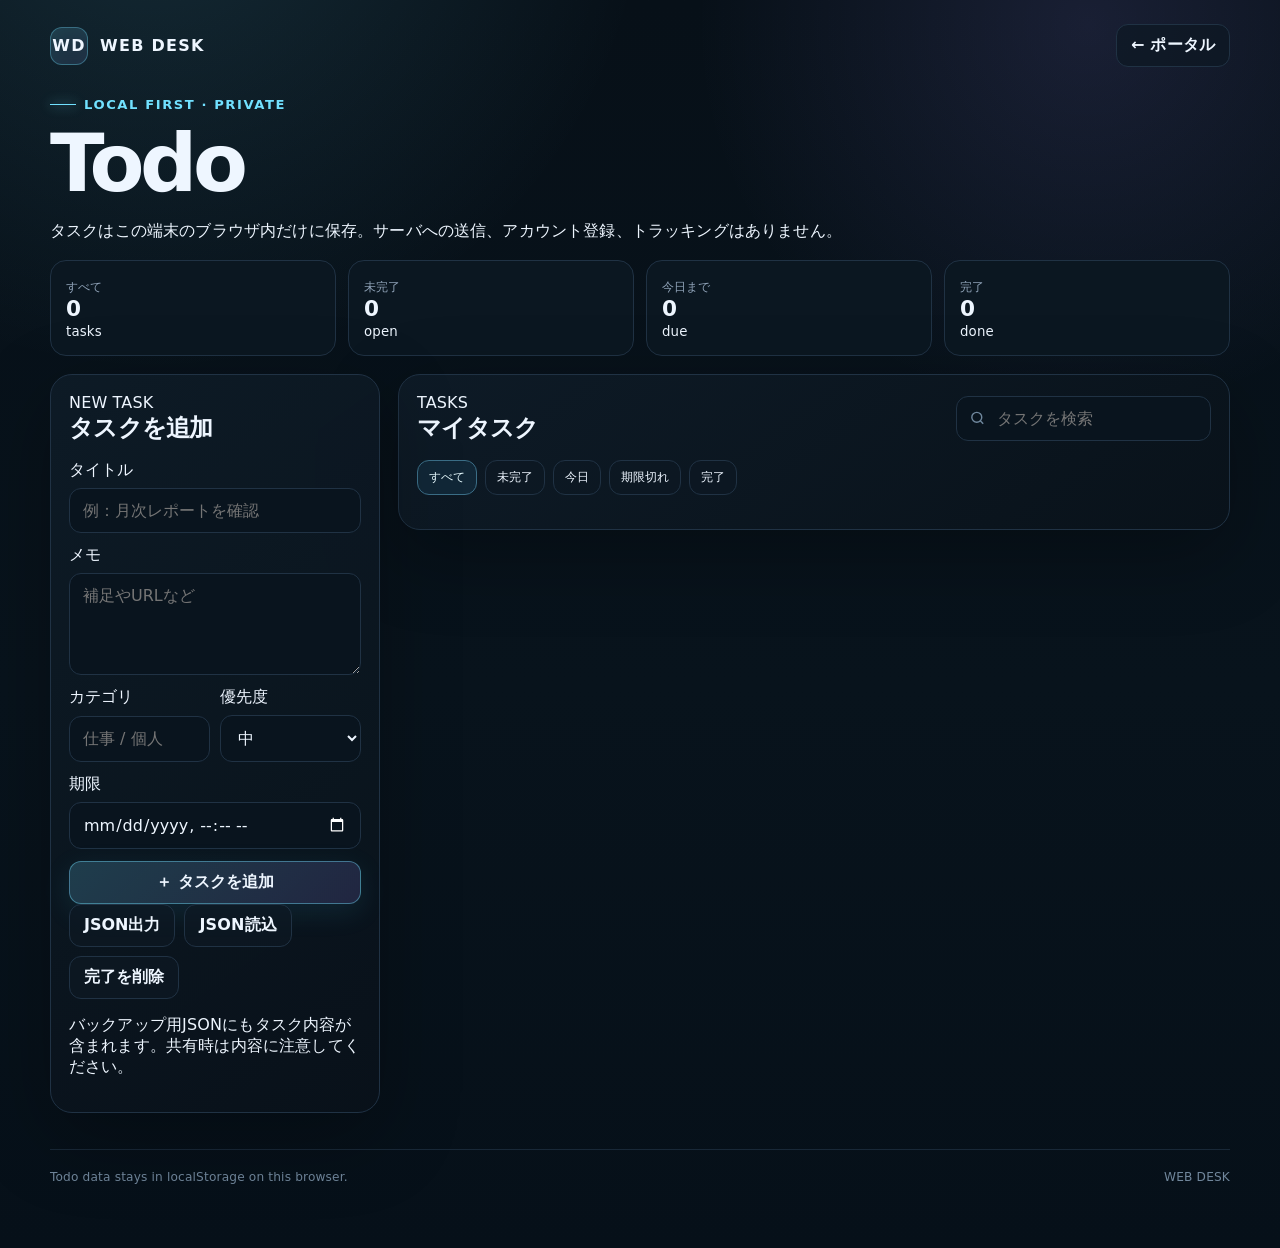
==== todo/index.html @ d728ed4b "feat: add local-first todo UI" ====
<!doctype html>
<html lang="ja">
<head>
  <meta charset="utf-8">
  <meta name="viewport" content="width=device-width,initial-scale=1,viewport-fit=cover">
  <meta name="theme-color" content="#07111a">
  <meta name="description" content="端末内だけに保存する、軽量で使いやすいTodoリスト。">
  <title>Todo — Web Desk</title>
  <link rel="stylesheet" href="../assets/styles.css">
</head>
<body>
  <div class="shell">
    <header class="topbar">
      <a class="brand" href="../"><span class="brand-mark">WD</span><span>WEB DESK</span></a>
      <nav class="nav-actions"><a class="back-link" href="../">← ポータル</a></nav>
    </header>

    <main>
      <section class="page-head">
        <div>
          <div class="eyebrow">LOCAL FIRST · PRIVATE</div>
          <h1>Todo</h1>
          <p>タスクはこの端末のブラウザ内だけに保存。サーバへの送信、アカウント登録、トラッキングはありません。</p>
        </div>
      </section>

      <section class="stats" aria-label="Todo統計">
        <article class="stat"><span>すべて</span><strong id="statTotal">0</strong><small>tasks</small></article>
        <article class="stat"><span>未完了</span><strong id="statOpen">0</strong><small>open</small></article>
        <article class="stat"><span>今日まで</span><strong id="statToday">0</strong><small>due</small></article>
        <article class="stat"><span>完了</span><strong id="statDone">0</strong><small>done</small></article>
      </section>

      <div class="todo-layout">
        <aside class="panel" style="padding:18px;position:sticky;top:18px">
          <div class="section-title"><div><span class="kicker">NEW TASK</span><h2>タスクを追加</h2></div></div>
          <form id="todoForm" class="todo-form" autocomplete="off">
            <label class="field"><span>タイトル</span><input id="todoTitle" maxlength="120" required placeholder="例：月次レポートを確認"></label>
            <label class="field"><span>メモ</span><textarea id="todoNote" maxlength="1000" rows="4" placeholder="補足やURLなど"></textarea></label>
            <div class="form-grid">
              <label class="field"><span>カテゴリ</span><input id="todoCategory" maxlength="30" placeholder="仕事 / 個人"></label>
              <label class="field"><span>優先度</span><select id="todoPriority"><option value="medium">中</option><option value="high">高</option><option value="low">低</option></select></label>
            </div>
            <label class="field"><span>期限</span><input id="todoDue" type="datetime-local"></label>
            <button class="primary-btn" type="submit">＋ タスクを追加</button>
          </form>
          <div class="divider"></div>
          <div class="tool-buttons" style="justify-content:flex-start">
            <button id="exportBtn" class="ghost-btn" type="button">JSON出力</button>
            <label class="ghost-btn" style="cursor:pointer">JSON読込<input id="importInput" type="file" accept="application/json,.json" hidden></label>
            <button id="clearDoneBtn" class="ghost-btn" type="button">完了を削除</button>
          </div>
          <p class="microcopy">バックアップ用JSONにもタスク内容が含まれます。共有時は内容に注意してください。</p>
        </aside>

        <section class="panel" style="padding:18px">
          <div class="section-title">
            <div><span class="kicker">TASKS</span><h2>マイタスク</h2></div>
            <div class="toolbar"><label class="searchbox"><svg viewBox="0 0 24 24" fill="none" stroke="currentColor" stroke-width="2"><circle cx="11" cy="11" r="7"/><path d="m20 20-4-4"/></svg><input id="todoSearch" type="search" placeholder="タスクを検索"></label></div>
          </div>
          <div id="filterTabs" class="filter-tabs" role="tablist" aria-label="絞り込み">
            <button class="seg-btn active" data-filter="all" type="button">すべて</button>
            <button class="seg-btn" data-filter="active" type="button">未完了</button>
            <button class="seg-btn" data-filter="today" type="button">今日</button>
            <button class="seg-btn" data-filter="overdue" type="button">期限切れ</button>
            <button class="seg-btn" data-filter="done" type="button">完了</button>
          </div>
          <div id="todoList" class="todo-list"></div>
          <div id="todoEmpty" class="empty" hidden>条件に一致するタスクはありません。</div>
        </section>
      </div>
    </main>
    <footer class="footer"><span>Todo data stays in localStorage on this browser.</span><span>WEB DESK</span></footer>
  </div>

  <dialog id="editDialog">
    <form id="editForm" class="dialog-body" method="dialog">
      <div class="section-title"><div><span class="kicker">EDIT</span><h2>タスクを編集</h2></div></div>
      <input id="editId" type="hidden">
      <div class="todo-form">
        <label class="field"><span>タイトル</span><input id="editTitle" maxlength="120" required></label>
        <label class="field"><span>メモ</span><textarea id="editNote" maxlength="1000" rows="4"></textarea></label>
        <div class="form-grid">
          <label class="field"><span>カテゴリ</span><input id="editCategory" maxlength="30"></label>
          <label class="field"><span>優先度</span><select id="editPriority"><option value="medium">中</option><option value="high">高</option><option value="low">低</option></select></label>
        </div>
        <label class="field"><span>期限</span><input id="editDue" type="datetime-local"></label>
      </div>
      <div class="dialog-actions"><button id="cancelEdit" class="ghost-btn" type="button">キャンセル</button><button class="primary-btn" type="submit">保存</button></div>
    </form>
  </dialog>

  <script src="todo.js" defer></script>
</body>
</html>
---- assets/styles.css ----
:root{
  --bg:#071018;
  --panel:#0d1823;
  --panel-2:#111f2c;
  --text:#eef6ff;
  --muted:#90a3b8;
  --line:#203244;
  --accent:#71e1ff;
  --accent-2:#9c8cff;
  --good:#66e6a9;
  --warn:#ffd166;
  --danger:#ff7a90;
  --shadow:0 24px 80px rgba(0,0,0,.28);
  --radius:22px;
  --radius-sm:14px;
  color-scheme:dark;
}
*{box-sizing:border-box}
html{scroll-behavior:smooth}
body{
  margin:0;
  min-height:100vh;
  background:
    radial-gradient(circle at 12% -10%,rgba(113,225,255,.13),transparent 28%),
    radial-gradient(circle at 85% 2%,rgba(156,140,255,.12),transparent 24%),
    linear-gradient(180deg,#071018 0%,#08131c 55%,#061019 100%);
  color:var(--text);
  font-family:Inter,ui-sans-serif,system-ui,-apple-system,BlinkMacSystemFont,"Segoe UI",sans-serif;
  letter-spacing:.01em;
}
body::before{
  content:"";
  position:fixed; inset:0; pointer-events:none; opacity:.18;
  background-image:linear-gradient(rgba(255,255,255,.025) 1px,transparent 1px),linear-gradient(90deg,rgba(255,255,255,.025) 1px,transparent 1px);
  background-size:36px 36px;
  mask-image:linear-gradient(to bottom,black,transparent 78%);
}
a{color:inherit;text-decoration:none}
button,input,select,textarea{font:inherit}
button{color:inherit}
.shell{width:min(1180px,calc(100% - 32px));margin:0 auto;padding:24px 0 64px}
.topbar{display:flex;align-items:center;justify-content:space-between;gap:16px;margin-bottom:30px}
.brand{display:flex;align-items:center;gap:12px;font-weight:800;letter-spacing:.08em;text-transform:uppercase}
.brand-mark{width:38px;height:38px;border:1px solid rgba(113,225,255,.35);border-radius:12px;display:grid;place-items:center;background:linear-gradient(145deg,rgba(113,225,255,.13),rgba(156,140,255,.09));box-shadow:inset 0 0 24px rgba(113,225,255,.06)}
.brand-mark svg{width:20px;height:20px}
.nav-actions{display:flex;align-items:center;gap:10px}
.back-link,.ghost-btn,.icon-btn,.secondary-btn,.primary-btn,.chip,.seg-btn{
  border:1px solid var(--line);background:rgba(13,24,35,.72);border-radius:12px;transition:.18s ease;cursor:pointer
}
.back-link,.ghost-btn,.secondary-btn,.primary-btn{padding:10px 14px;font-weight:700}
.back-link:hover,.ghost-btn:hover,.secondary-btn:hover,.chip:hover,.seg-btn:hover,.icon-btn:hover{border-color:#35506b;background:#132333;transform:translateY(-1px)}
.primary-btn{border-color:rgba(113,225,255,.42);background:linear-gradient(135deg,rgba(113,225,255,.2),rgba(156,140,255,.16));box-shadow:0 8px 28px rgba(56,178,214,.12)}
.primary-btn:hover{border-color:rgba(113,225,255,.72);transform:translateY(-1px)}
.secondary-btn{background:#10202e}
.icon-btn{width:40px;height:40px;display:grid;place-items:center;padding:0}
.icon-btn svg{width:18px;height:18px}
.hero{padding:28px 0 22px}
.eyebrow{display:flex;align-items:center;gap:8px;color:var(--accent);font-size:.82rem;font-weight:800;letter-spacing:.12em;text-transform:uppercase}
.eyebrow::before{content:"";width:26px;height:1px;background:currentColor;box-shadow:0 0 12px currentColor}
h1{font-size:clamp(2.25rem,7vw,5rem);line-height:.96;margin:14px 0 18px;letter-spacing:-.055em;max-width:980px}
.lead{max-width:760px;color:var(--muted);font-size:clamp(1rem,2vw,1.16rem);line-height:1.8}
.hero-meta{display:flex;flex-wrap:wrap;gap:10px;margin-top:22px}
.meta-pill{padding:8px 11px;border:1px solid var(--line);border-radius:999px;background:rgba(10,20,29,.7);color:#bdd0e3;font-size:.82rem}
.grid{display:grid;gap:18px}
.portal-grid{grid-template-columns:repeat(2,minmax(0,1fr));margin-top:28px}
.tool-card{position:relative;overflow:hidden;min-height:250px;padding:24px;border:1px solid var(--line);border-radius:var(--radius);background:linear-gradient(145deg,rgba(16,31,44,.92),rgba(9,18,27,.94));box-shadow:var(--shadow);transition:.22s ease}
.tool-card::after{content:"";position:absolute;width:180px;height:180px;border-radius:50%;right:-70px;top:-90px;background:radial-gradient(circle,rgba(113,225,255,.18),transparent 68%);transition:.25s ease}
.tool-card:nth-child(2)::after{background:radial-gradient(circle,rgba(156,140,255,.2),transparent 68%)}
.tool-card:nth-child(3)::after{background:radial-gradient(circle,rgba(102,230,169,.17),transparent 68%)}
.tool-card:nth-child(4)::after{background:radial-gradient(circle,rgba(255,209,102,.14),transparent 68%)}
.tool-card:hover{transform:translateY(-5px);border-color:#365069}.tool-card:hover::after{transform:scale(1.18)}
.tool-icon{width:46px;height:46px;display:grid;place-items:center;border:1px solid #294258;border-radius:14px;background:#0b1721;margin-bottom:30px}
.tool-icon svg{width:23px;height:23px}
.tool-card h2{font-size:1.45rem;margin:0 0 8px;letter-spacing:-.03em}.tool-card p{margin:0;color:var(--muted);line-height:1.7;max-width:480px}
.card-foot{position:absolute;left:24px;right:24px;bottom:22px;display:flex;align-items:center;justify-content:space-between;color:#c6d8e8;font-size:.84rem}
.arrow{width:30px;height:30px;border-radius:50%;display:grid;place-items:center;border:1px solid #294258;background:#0c1822}
.panel{border:1px solid var(--line);border-radius:var(--radius);background:linear-gradient(145deg,rgba(14,27,39,.94),rgba(9,18,26,.95));box-shadow:var(--shadow)}
.panel-pad{padding:20px}
.section-title{display:flex;align-items:center;justify-content:space-between;gap:16px;margin-bottom:16px}
.section-title h2,.section-title h3{margin:0;letter-spacing:-.03em}.section-title p{margin:4px 0 0;color:var(--muted);font-size:.9rem}
.toolbar{display:flex;flex-wrap:wrap;gap:10px;align-items:center}
.searchbox{position:relative;flex:1;min-width:220px}
.searchbox input,.field input,.field select,.field textarea,.compact-input{
  width:100%;border:1px solid var(--line);background:#09141e;color:var(--text);border-radius:12px;padding:12px 13px;outline:none;transition:.15s ease
}
.searchbox input{padding-left:40px}.searchbox svg{position:absolute;left:13px;top:50%;transform:translateY(-50%);width:17px;height:17px;color:#6f879d}
.searchbox input:focus,.field input:focus,.field select:focus,.field textarea:focus,.compact-input:focus{border-color:#3c7894;box-shadow:0 0 0 3px rgba(113,225,255,.07)}
.field{display:grid;gap:7px}.field label{font-size:.8rem;color:#aec2d4;font-weight:700}.field textarea{resize:vertical;min-height:82px}
.stats{display:grid;grid-template-columns:repeat(4,minmax(0,1fr));gap:12px;margin:18px 0}
.stat{padding:15px;border:1px solid var(--line);border-radius:16px;background:#0b1721}.stat strong{display:block;font-size:1.35rem;letter-spacing:-.04em}.stat span{display:block;color:var(--muted);font-size:.77rem;margin-top:3px}
.chips{display:flex;flex-wrap:wrap;gap:8px}.chip{padding:8px 11px;color:#b7cadc;font-size:.82rem}.chip.active{border-color:rgba(113,225,255,.5);color:#e6fbff;background:rgba(113,225,255,.09)}
.status-dot{display:inline-block;width:8px;height:8px;border-radius:50%;margin-right:6px;background:var(--muted);box-shadow:0 0 12px transparent}.status-dot.ok{background:var(--good);box-shadow:0 0 12px rgba(102,230,169,.4)}.status-dot.bad{background:var(--danger);box-shadow:0 0 12px rgba(255,122,144,.38)}
.empty{padding:42px 20px;text-align:center;color:var(--muted)}
.small{font-size:.8rem;color:var(--muted)}
.muted{color:var(--muted)}
.hidden{display:none!important}

/* RSS */
.rss-layout{display:grid;grid-template-columns:minmax(0,1fr) 310px;gap:18px;align-items:start}
.feed-list{display:grid;gap:10px}.feed-item{padding:17px 18px;border:1px solid var(--line);border-radius:16px;background:#0a1620;transition:.16s ease}.feed-item:hover{border-color:#345069;background:#0e1c28}.feed-item.read{opacity:.62}.feed-top{display:flex;gap:12px;align-items:flex-start;justify-content:space-between}.feed-source{font-size:.72rem;font-weight:800;letter-spacing:.08em;text-transform:uppercase;color:var(--accent)}.feed-item h3{margin:7px 0 8px;font-size:1.03rem;line-height:1.45;letter-spacing:-.015em}.feed-item p{margin:0;color:var(--muted);font-size:.86rem;line-height:1.65}.feed-meta{display:flex;gap:10px;flex-wrap:wrap;margin-top:12px;color:#7f95aa;font-size:.75rem}.ttl{color:var(--warn)}.source-list{display:grid;gap:8px}.source-row{padding:11px 12px;border:1px solid var(--line);border-radius:12px;background:#0a151f}.source-row strong{display:flex;align-items:center;justify-content:space-between;font-size:.86rem}.source-row span{color:var(--muted);font-size:.73rem}.source-error{color:var(--danger)!important;margin-top:5px;display:block}

/* Calculator */
.calc-wrap{display:grid;grid-template-columns:minmax(0,640px) minmax(250px,1fr);gap:18px;align-items:start}.calc-panel{padding:18px}.calc-display{padding:20px;border:1px solid var(--line);border-radius:18px;background:#07111a;min-height:142px;display:flex;flex-direction:column;justify-content:flex-end;align-items:flex-end;overflow:hidden}.calc-expression{color:#86a0b5;font-size:1rem;min-height:28px;word-break:break-all;text-align:right}.calc-result{font-size:clamp(2rem,6vw,3.6rem);font-weight:800;letter-spacing:-.06em;max-width:100%;overflow:auto}.calc-mode{display:flex;gap:8px;margin:14px 0}.seg-btn{padding:8px 11px;font-size:.78rem}.seg-btn.active{border-color:#3b6e87;background:#112737;color:#e7fbff}.calc-grid{display:grid;grid-template-columns:repeat(5,1fr);gap:8px}.calc-key{min-height:58px;border:1px solid var(--line);border-radius:14px;background:#0b1721;color:#eaf5ff;font-weight:800;font-size:1rem;cursor:pointer;transition:.12s ease}.calc-key:hover{background:#132535;border-color:#34516a;transform:translateY(-1px)}.calc-key.op{color:var(--accent)}.calc-key.danger{color:var(--danger)}.calc-key.equal{background:linear-gradient(135deg,rgba(113,225,255,.22),rgba(156,140,255,.21));border-color:#3b718a}.history-list{display:grid;gap:8px;max-height:610px;overflow:auto}.history-row{padding:12px;border:1px solid var(--line);border-radius:12px;background:#0a151f;cursor:pointer}.history-row:hover{border-color:#38536b}.history-row .expr{color:#8ca1b6;font-size:.75rem}.history-row .res{margin-top:4px;font-weight:800;word-break:break-all}

/* Clock */
.clock-main{padding:28px;text-align:center}.clock-time{font-size:clamp(4rem,14vw,9rem);font-weight:800;line-height:.92;letter-spacing:-.08em;font-variant-numeric:tabular-nums}.clock-date{margin-top:16px;color:#a9bfd2;font-size:1.05rem}.world-grid{grid-template-columns:repeat(4,minmax(0,1fr));margin-top:14px}.world-card{padding:15px;border:1px solid var(--line);border-radius:16px;background:#0a1620}.world-card strong{display:block;font-size:1.35rem;font-variant-numeric:tabular-nums}.world-card span{font-size:.76rem;color:var(--muted)}.clock-tools{display:grid;grid-template-columns:1fr 1fr;gap:18px;margin-top:18px}.timer-display{font-size:clamp(2.5rem,8vw,4.7rem);font-weight:800;letter-spacing:-.06em;font-variant-numeric:tabular-nums;text-align:center;padding:20px 8px}.tool-buttons{display:flex;justify-content:center;flex-wrap:wrap;gap:9px}.preset-row{display:flex;flex-wrap:wrap;gap:8px;justify-content:center;margin-top:12px}

/* Todo */
.todo-layout{display:grid;grid-template-columns:330px minmax(0,1fr);gap:18px;align-items:start}.todo-form{display:grid;gap:12px}.form-grid{display:grid;grid-template-columns:1fr 1fr;gap:10px}.todo-list{display:grid;gap:10px}.todo-item{padding:15px 16px;border:1px solid var(--line);border-radius:16px;background:#0a1620;display:grid;grid-template-columns:auto 1fr auto;gap:12px;align-items:start}.todo-item.done{opacity:.58}.todo-item.done .todo-title{text-decoration:line-through}.check-btn{width:24px;height:24px;border-radius:8px;border:1px solid #355069;background:#08141e;cursor:pointer;display:grid;place-items:center;margin-top:1px}.todo-item.done .check-btn{background:rgba(102,230,169,.16);border-color:rgba(102,230,169,.45)}.todo-title{font-weight:800;line-height:1.45}.todo-note{color:var(--muted);font-size:.82rem;line-height:1.55;margin-top:5px;white-space:pre-wrap}.todo-tags{display:flex;flex-wrap:wrap;gap:6px;margin-top:9px}.todo-tag{padding:4px 7px;border-radius:999px;border:1px solid #284154;color:#9fb5c8;font-size:.69rem}.todo-tag.high{color:#ff9dad;border-color:rgba(255,122,144,.3)}.todo-tag.medium{color:#ffe093;border-color:rgba(255,209,102,.28)}.todo-tag.low{color:#9feec7;border-color:rgba(102,230,169,.28)}.todo-actions{display:flex;gap:5px}.mini-btn{width:32px;height:32px;border-radius:10px;border:1px solid var(--line);background:#0b1822;color:#a9bfd2;cursor:pointer}.mini-btn:hover{border-color:#39566f;color:white}.filter-tabs{display:flex;flex-wrap:wrap;gap:8px;margin:12px 0 16px}.filter-tabs button{padding:8px 11px}.filter-tabs button.active{border-color:#3b6e87;background:#112737}
dialog{border:1px solid var(--line);border-radius:18px;background:#0c1822;color:var(--text);box-shadow:var(--shadow);width:min(520px,calc(100% - 28px));padding:0}dialog::backdrop{background:rgba(2,7,12,.74);backdrop-filter:blur(4px)}.dialog-body{padding:20px}.dialog-actions{display:flex;justify-content:flex-end;gap:8px;margin-top:16px}

.footer{margin-top:36px;padding-top:20px;border-top:1px solid rgba(32,50,68,.72);display:flex;justify-content:space-between;gap:16px;flex-wrap:wrap;color:#71879c;font-size:.76rem}
@media(max-width:900px){.portal-grid,.rss-layout,.calc-wrap,.clock-tools,.todo-layout{grid-template-columns:1fr}.rss-layout aside{order:-1}.stats{grid-template-columns:repeat(2,1fr)}.world-grid{grid-template-columns:repeat(2,1fr)}.todo-layout .panel:first-child{position:static}}
@media(max-width:600px){.shell{width:min(100% - 20px,1180px);padding-top:14px}.topbar{margin-bottom:16px}.brand span{display:none}.nav-actions .ghost-btn{display:none}.hero{padding-top:20px}.portal-grid{grid-template-columns:1fr}.tool-card{min-height:230px}.stats{grid-template-columns:1fr 1fr}.calc-panel{padding:12px}.calc-grid{gap:6px}.calc-key{min-height:52px;border-radius:12px}.world-grid{grid-template-columns:1fr 1fr}.clock-main{padding:20px 10px}.clock-time{font-size:21vw}.form-grid{grid-template-columns:1fr}.todo-item{grid-template-columns:auto 1fr}.todo-actions{grid-column:2}.feed-top{display:block}.feed-source{margin-bottom:4px}.section-title{align-items:flex-start;flex-direction:column}.toolbar{width:100%}}
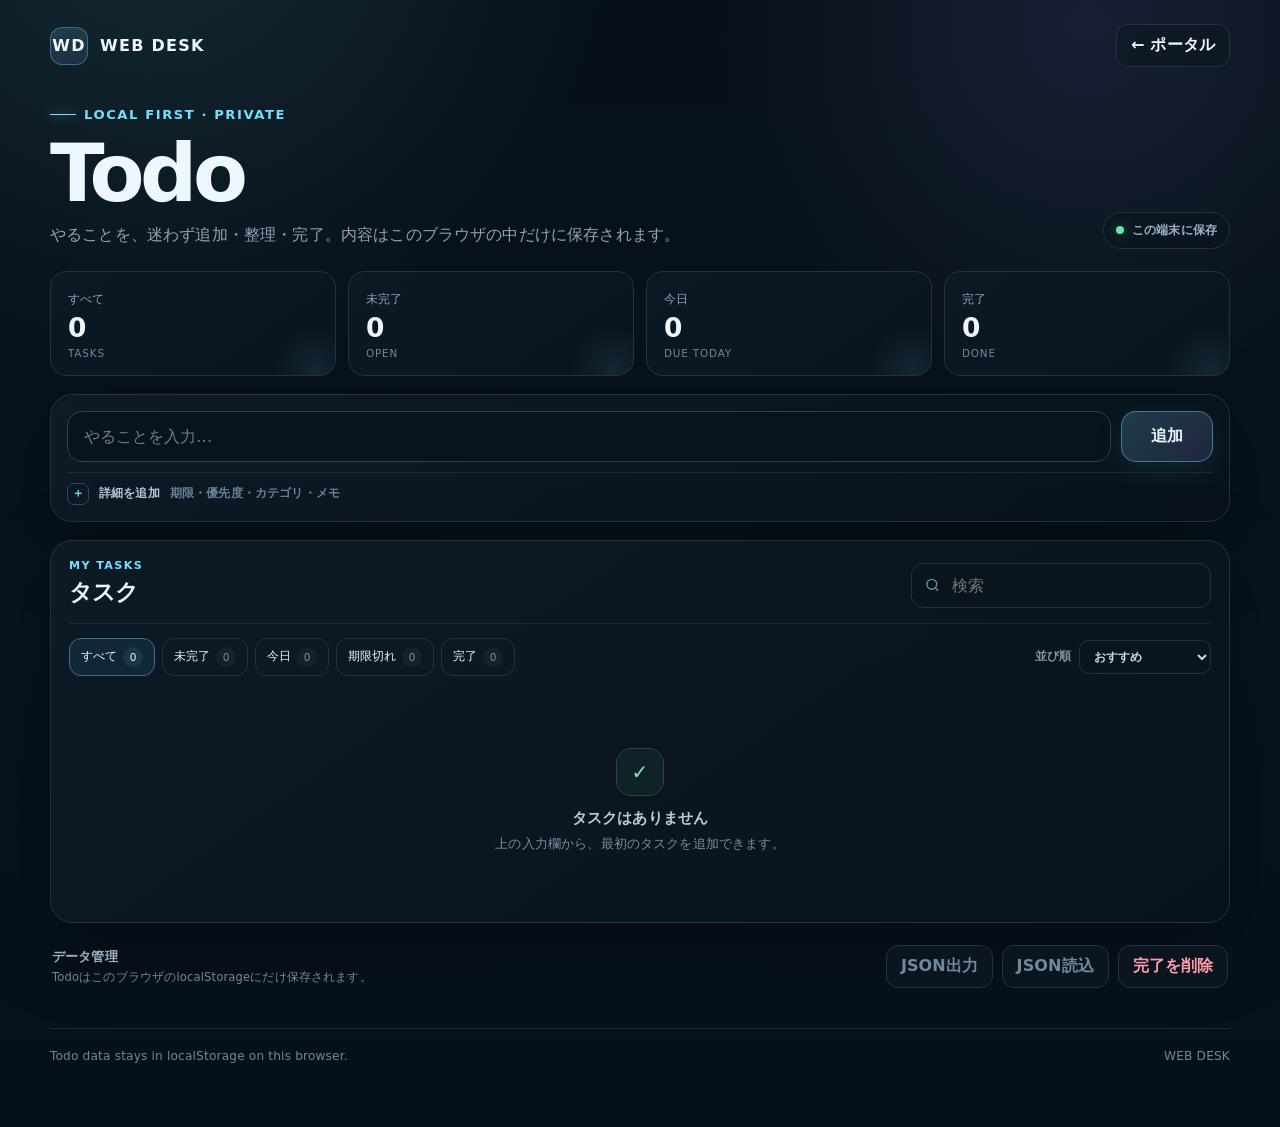
==== commit bafdada3: "fix: rebuild Todo structure and controls" ====
--- a/todo/index.html
+++ b/todo/index.html
@@ -7,6 +7,7 @@
   <meta name="description" content="端末内だけに保存する、軽量で使いやすいTodoリスト。">
   <title>Todo — Web Desk</title>
   <link rel="stylesheet" href="../assets/styles.css">
+  <link rel="stylesheet" href="todo.css">
 </head>
 <body>
   <div class="shell">
@@ -15,81 +16,103 @@
       <nav class="nav-actions"><a class="back-link" href="../">← ポータル</a></nav>
     </header>
 
-    <main>
-      <section class="page-head">
+    <main class="todo-page">
+      <section class="page-head todo-page-head">
         <div>
           <div class="eyebrow">LOCAL FIRST · PRIVATE</div>
           <h1>Todo</h1>
-          <p>タスクはこの端末のブラウザ内だけに保存。サーバへの送信、アカウント登録、トラッキングはありません。</p>
+          <p>やることを、迷わず追加・整理・完了。内容はこのブラウザの中だけに保存されます。</p>
+        </div>
+        <div class="todo-save-state" id="saveState" aria-live="polite"><span class="save-dot"></span><span>この端末に保存</span></div>
+      </section>
+
+      <section class="stats todo-stats" aria-label="Todo統計">
+        <article class="stat"><span>すべて</span><strong id="statTotal">0</strong><small>tasks</small></article>
+        <article class="stat"><span>未完了</span><strong id="statOpen">0</strong><small>open</small></article>
+        <article class="stat"><span>今日</span><strong id="statToday">0</strong><small>due today</small></article>
+        <article class="stat"><span>完了</span><strong id="statDone">0</strong><small>done</small></article>
+      </section>
+
+      <section class="todo-quick panel" aria-labelledby="quickAddTitle">
+        <form id="todoForm" class="quick-add" autocomplete="off">
+          <div class="quick-main">
+            <label class="sr-only" for="todoTitle" id="quickAddTitle">新しいタスク</label>
+            <input id="todoTitle" maxlength="120" required placeholder="やることを入力…" enterkeyhint="done">
+            <button class="primary-btn quick-submit" type="submit">追加</button>
+          </div>
+          <details class="task-options" id="taskOptions">
+            <summary>詳細を追加 <span>期限・優先度・カテゴリ・メモ</span></summary>
+            <div class="task-options-body">
+              <div class="form-grid todo-form-grid">
+                <label class="field"><span>期限</span><input id="todoDue" type="datetime-local"></label>
+                <label class="field"><span>優先度</span><select id="todoPriority"><option value="medium">中</option><option value="high">高</option><option value="low">低</option></select></label>
+              </div>
+              <label class="field"><span>カテゴリ</span><input id="todoCategory" maxlength="30" placeholder="仕事 / 個人 / 買い物"></label>
+              <label class="field"><span>メモ</span><textarea id="todoNote" maxlength="1000" rows="3" placeholder="補足やURLなど"></textarea></label>
+            </div>
+          </details>
+        </form>
+      </section>
+
+      <section class="panel todo-board">
+        <div class="todo-board-head">
+          <div><span class="kicker">MY TASKS</span><h2>タスク</h2></div>
+          <label class="searchbox todo-search"><svg viewBox="0 0 24 24" fill="none" stroke="currentColor" stroke-width="2" aria-hidden="true"><circle cx="11" cy="11" r="7"/><path d="m20 20-4-4"/></svg><input id="todoSearch" type="search" placeholder="検索"></label>
+        </div>
+
+        <div class="todo-control-row">
+          <div id="filterTabs" class="filter-tabs todo-filters" role="tablist" aria-label="絞り込み">
+            <button class="seg-btn active" data-filter="all" type="button" role="tab" aria-selected="true">すべて <span id="countAll">0</span></button>
+            <button class="seg-btn" data-filter="active" type="button" role="tab" aria-selected="false">未完了 <span id="countActive">0</span></button>
+            <button class="seg-btn" data-filter="today" type="button" role="tab" aria-selected="false">今日 <span id="countToday">0</span></button>
+            <button class="seg-btn" data-filter="overdue" type="button" role="tab" aria-selected="false">期限切れ <span id="countOverdue">0</span></button>
+            <button class="seg-btn" data-filter="done" type="button" role="tab" aria-selected="false">完了 <span id="countDone">0</span></button>
+          </div>
+          <label class="todo-sort-label">並び順<select id="sortSelect" class="todo-sort"><option value="smart">おすすめ</option><option value="due">期限が近い順</option><option value="newest">新しい順</option><option value="oldest">古い順</option></select></label>
+        </div>
+
+        <div id="todoList" class="todo-list" aria-live="polite"></div>
+        <div id="todoEmpty" class="todo-empty" hidden>
+          <div class="todo-empty-icon" aria-hidden="true">✓</div>
+          <strong id="emptyTitle">タスクはありません</strong>
+          <span id="emptyText">上の入力欄から、最初のタスクを追加できます。</span>
         </div>
       </section>
 
-      <section class="stats" aria-label="Todo統計">
-        <article class="stat"><span>すべて</span><strong id="statTotal">0</strong><small>tasks</small></article>
-        <article class="stat"><span>未完了</span><strong id="statOpen">0</strong><small>open</small></article>
-        <article class="stat"><span>今日まで</span><strong id="statToday">0</strong><small>due</small></article>
-        <article class="stat"><span>完了</span><strong id="statDone">0</strong><small>done</small></article>
+      <section class="todo-data-row" aria-label="Todoデータ操作">
+        <div><strong>データ管理</strong><p>TodoはこのブラウザのlocalStorageにだけ保存されます。</p></div>
+        <div class="tool-buttons todo-data-actions">
+          <button id="exportBtn" class="ghost-btn" type="button">JSON出力</button>
+          <label class="ghost-btn file-btn">JSON読込<input id="importInput" type="file" accept="application/json,.json" hidden></label>
+          <button id="clearDoneBtn" class="ghost-btn danger-soft" type="button">完了を削除</button>
+        </div>
       </section>
+    </main>
 
-      <div class="todo-layout">
-        <aside class="panel" style="padding:18px;position:sticky;top:18px">
-          <div class="section-title"><div><span class="kicker">NEW TASK</span><h2>タスクを追加</h2></div></div>
-          <form id="todoForm" class="todo-form" autocomplete="off">
-            <label class="field"><span>タイトル</span><input id="todoTitle" maxlength="120" required placeholder="例：月次レポートを確認"></label>
-            <label class="field"><span>メモ</span><textarea id="todoNote" maxlength="1000" rows="4" placeholder="補足やURLなど"></textarea></label>
-            <div class="form-grid">
-              <label class="field"><span>カテゴリ</span><input id="todoCategory" maxlength="30" placeholder="仕事 / 個人"></label>
-              <label class="field"><span>優先度</span><select id="todoPriority"><option value="medium">中</option><option value="high">高</option><option value="low">低</option></select></label>
-            </div>
-            <label class="field"><span>期限</span><input id="todoDue" type="datetime-local"></label>
-            <button class="primary-btn" type="submit">＋ タスクを追加</button>
-          </form>
-          <div class="divider"></div>
-          <div class="tool-buttons" style="justify-content:flex-start">
-            <button id="exportBtn" class="ghost-btn" type="button">JSON出力</button>
-            <label class="ghost-btn" style="cursor:pointer">JSON読込<input id="importInput" type="file" accept="application/json,.json" hidden></label>
-            <button id="clearDoneBtn" class="ghost-btn" type="button">完了を削除</button>
-          </div>
-          <p class="microcopy">バックアップ用JSONにもタスク内容が含まれます。共有時は内容に注意してください。</p>
-        </aside>
-
-        <section class="panel" style="padding:18px">
-          <div class="section-title">
-            <div><span class="kicker">TASKS</span><h2>マイタスク</h2></div>
-            <div class="toolbar"><label class="searchbox"><svg viewBox="0 0 24 24" fill="none" stroke="currentColor" stroke-width="2"><circle cx="11" cy="11" r="7"/><path d="m20 20-4-4"/></svg><input id="todoSearch" type="search" placeholder="タスクを検索"></label></div>
-          </div>
-          <div id="filterTabs" class="filter-tabs" role="tablist" aria-label="絞り込み">
-            <button class="seg-btn active" data-filter="all" type="button">すべて</button>
-            <button class="seg-btn" data-filter="active" type="button">未完了</button>
-            <button class="seg-btn" data-filter="today" type="button">今日</button>
-            <button class="seg-btn" data-filter="overdue" type="button">期限切れ</button>
-            <button class="seg-btn" data-filter="done" type="button">完了</button>
-          </div>
-          <div id="todoList" class="todo-list"></div>
-          <div id="todoEmpty" class="empty" hidden>条件に一致するタスクはありません。</div>
-        </section>
-      </div>
-    </main>
     <footer class="footer"><span>Todo data stays in localStorage on this browser.</span><span>WEB DESK</span></footer>
   </div>
 
-  <dialog id="editDialog">
-    <form id="editForm" class="dialog-body" method="dialog">
-      <div class="section-title"><div><span class="kicker">EDIT</span><h2>タスクを編集</h2></div></div>
+  <dialog id="editDialog" class="todo-dialog">
+    <form id="editForm" class="dialog-body" novalidate>
+      <div class="dialog-head">
+        <div><span class="kicker">EDIT TASK</span><h2>タスクを編集</h2></div>
+        <button id="closeEdit" class="dialog-close" type="button" aria-label="閉じる">×</button>
+      </div>
       <input id="editId" type="hidden">
-      <div class="todo-form">
+      <div class="todo-form edit-grid">
         <label class="field"><span>タイトル</span><input id="editTitle" maxlength="120" required></label>
         <label class="field"><span>メモ</span><textarea id="editNote" maxlength="1000" rows="4"></textarea></label>
-        <div class="form-grid">
-          <label class="field"><span>カテゴリ</span><input id="editCategory" maxlength="30"></label>
+        <div class="form-grid todo-form-grid">
+          <label class="field"><span>期限</span><input id="editDue" type="datetime-local"></label>
           <label class="field"><span>優先度</span><select id="editPriority"><option value="medium">中</option><option value="high">高</option><option value="low">低</option></select></label>
         </div>
-        <label class="field"><span>期限</span><input id="editDue" type="datetime-local"></label>
+        <label class="field"><span>カテゴリ</span><input id="editCategory" maxlength="30"></label>
       </div>
       <div class="dialog-actions"><button id="cancelEdit" class="ghost-btn" type="button">キャンセル</button><button class="primary-btn" type="submit">保存</button></div>
     </form>
   </dialog>
 
+  <div id="toast" class="todo-toast" role="status" aria-live="polite" aria-atomic="true"></div>
   <script src="todo.js" defer></script>
 </body>
 </html>
--- a/assets/styles.css
+++ b/assets/styles.css
@@ -112,3 +112,6 @@
 .footer{margin-top:36px;padding-top:20px;border-top:1px solid rgba(32,50,68,.72);display:flex;justify-content:space-between;gap:16px;flex-wrap:wrap;color:#71879c;font-size:.76rem}
 @media(max-width:900px){.portal-grid,.rss-layout,.calc-wrap,.clock-tools,.todo-layout{grid-template-columns:1fr}.rss-layout aside{order:-1}.stats{grid-template-columns:repeat(2,1fr)}.world-grid{grid-template-columns:repeat(2,1fr)}.todo-layout .panel:first-child{position:static}}
 @media(max-width:600px){.shell{width:min(100% - 20px,1180px);padding-top:14px}.topbar{margin-bottom:16px}.brand span{display:none}.nav-actions .ghost-btn{display:none}.hero{padding-top:20px}.portal-grid{grid-template-columns:1fr}.tool-card{min-height:230px}.stats{grid-template-columns:1fr 1fr}.calc-panel{padding:12px}.calc-grid{gap:6px}.calc-key{min-height:52px;border-radius:12px}.world-grid{grid-template-columns:1fr 1fr}.clock-main{padding:20px 10px}.clock-time{font-size:21vw}.form-grid{grid-template-columns:1fr}.todo-item{grid-template-columns:auto 1fr}.todo-actions{grid-column:2}.feed-top{display:block}.feed-source{margin-bottom:4px}.section-title{align-items:flex-start;flex-direction:column}.toolbar{width:100%}}
+
+/* Shared detail polish */
+.page-head{padding:10px 0 4px}.page-head p{max-width:760px;color:var(--muted);line-height:1.75;margin-top:-4px}.kicker{display:block;margin-bottom:5px;color:var(--accent);font-size:.7rem;font-weight:800;letter-spacing:.12em;text-transform:uppercase}.field>span{font-size:.78rem;color:#aec2d4;font-weight:700}.divider{height:1px;background:var(--line);margin:16px 0}.microcopy{margin:12px 0 0;color:#71879c;font-size:.72rem;line-height:1.55}.stat small{display:block;margin-top:4px;color:#6f879d;font-size:.65rem;text-transform:uppercase;letter-spacing:.08em}.primary-btn:disabled,.ghost-btn:disabled{opacity:.55;cursor:wait;transform:none}.calc-key:focus-visible,.chip:focus-visible,.primary-btn:focus-visible,.ghost-btn:focus-visible,.back-link:focus-visible,.seg-btn:focus-visible,.mini-btn:focus-visible,.check-btn:focus-visible{outline:2px solid var(--accent);outline-offset:2px}
--- a/todo/todo.css
+++ b/todo/todo.css
@@ -0,0 +1,97 @@
+/* Todo page — isolated polish */
+.sr-only{position:absolute!important;width:1px;height:1px;padding:0;margin:-1px;overflow:hidden;clip:rect(0,0,0,0);white-space:nowrap;border:0}
+.todo-page{display:grid;gap:18px}
+.todo-page-head{display:flex;align-items:flex-end;justify-content:space-between;gap:24px}
+.todo-page-head h1{margin-bottom:12px}
+.todo-page-head p{margin-bottom:0}
+.todo-save-state{display:flex;align-items:center;gap:8px;flex:0 0 auto;padding:9px 12px;border:1px solid var(--line);border-radius:999px;background:rgba(10,21,31,.72);color:#9cb2c7;font-size:.75rem;font-weight:700}
+.save-dot{width:8px;height:8px;border-radius:50%;background:var(--good);box-shadow:0 0 14px rgba(102,230,169,.45)}
+.todo-save-state.saving .save-dot{background:var(--warn);box-shadow:0 0 14px rgba(255,209,102,.4)}
+.todo-save-state.error{color:#ffb3bf;border-color:rgba(255,122,144,.28)}
+.todo-save-state.error .save-dot{background:var(--danger);box-shadow:0 0 14px rgba(255,122,144,.4)}
+.todo-stats{margin:0}
+.todo-stats .stat{position:relative;overflow:hidden;min-height:92px;padding:16px 17px;background:linear-gradient(145deg,#0c1924,#09141e)}
+.todo-stats .stat::after{content:"";position:absolute;right:-24px;bottom:-38px;width:86px;height:86px;border-radius:50%;background:radial-gradient(circle,rgba(113,225,255,.09),transparent 70%)}
+.todo-stats .stat strong{font-size:1.65rem;margin-top:4px;font-variant-numeric:tabular-nums}
+.todo-quick{padding:16px}
+.quick-add{display:grid;gap:10px}
+.quick-main{display:grid;grid-template-columns:minmax(0,1fr) auto;gap:10px}
+.quick-main input{min-width:0;border:1px solid #2a4054;background:#07131d;color:var(--text);border-radius:15px;padding:15px 16px;outline:none;font-size:1.02rem;transition:.15s ease}
+.quick-main input::placeholder{color:#687f94}
+.quick-main input:focus{border-color:#3f829e;box-shadow:0 0 0 4px rgba(113,225,255,.07)}
+.quick-submit{min-width:92px;border-radius:15px}
+.task-options{border-top:1px solid rgba(32,50,68,.72);padding-top:10px}
+.task-options summary{display:flex;align-items:center;gap:10px;width:max-content;max-width:100%;color:#b8cadb;font-size:.78rem;font-weight:800;cursor:pointer;list-style:none;user-select:none}
+.task-options summary::-webkit-details-marker{display:none}
+.task-options summary::before{content:"＋";display:grid;place-items:center;width:20px;height:20px;border:1px solid #2e485f;border-radius:7px;color:var(--accent)}
+.task-options[open] summary::before{content:"−"}
+.task-options summary span{color:#698096;font-weight:600}
+.task-options-body{display:grid;gap:11px;padding-top:13px;animation:todoReveal .16s ease}
+@keyframes todoReveal{from{opacity:0;transform:translateY(-3px)}to{opacity:1;transform:none}}
+.todo-form-grid{grid-template-columns:minmax(0,1.4fr) minmax(130px,.6fr)}
+.todo-board{padding:18px}
+.todo-board-head{display:flex;align-items:flex-end;justify-content:space-between;gap:16px}
+.todo-board-head h2{margin:0;font-size:1.45rem;letter-spacing:-.035em}
+.todo-search{flex:0 1 300px;min-width:200px}
+.todo-control-row{display:flex;align-items:center;justify-content:space-between;gap:14px;margin:15px 0 16px;padding-top:14px;border-top:1px solid rgba(32,50,68,.65)}
+.todo-filters{margin:0;gap:7px;min-width:0}
+.todo-filters .seg-btn{display:flex;align-items:center;gap:6px;white-space:nowrap}
+.todo-filters .seg-btn span{display:inline-grid;place-items:center;min-width:20px;height:20px;padding:0 5px;border-radius:999px;background:rgba(255,255,255,.045);color:#7890a7;font-size:.66rem;font-variant-numeric:tabular-nums}
+.todo-filters .seg-btn.active span{color:#dffaff;background:rgba(113,225,255,.09)}
+.todo-sort-label{display:flex;align-items:center;gap:8px;flex:0 0 auto;color:#7f96aa;font-size:.72rem;font-weight:700}
+.todo-sort{border:1px solid var(--line);background:#09141e;color:#c8d9e8;border-radius:10px;padding:8px 28px 8px 10px;outline:none}
+.todo-sort:focus{border-color:#3c7894}
+.todo-list{display:grid;gap:9px}
+.todo-item{position:relative;display:grid;grid-template-columns:auto minmax(0,1fr) auto;gap:13px;align-items:start;padding:15px;border:1px solid #1e3345;border-radius:17px;background:linear-gradient(145deg,#0b1822,#09151f);transition:border-color .15s ease,background .15s ease,transform .15s ease,opacity .15s ease}
+.todo-item:hover{border-color:#31506a;background:linear-gradient(145deg,#0e1d29,#0a1722)}
+.todo-item.is-overdue:not(.done){border-color:rgba(255,122,144,.25)}
+.todo-item.is-today:not(.done){border-color:rgba(255,209,102,.25)}
+.todo-item.done{opacity:.55}
+.todo-item.done:hover{opacity:.72}
+.todo-check{width:28px;height:28px;margin-top:1px;border:1px solid #36536b;border-radius:9px;background:#07131d;cursor:pointer;display:grid;place-items:center;color:#07131d;transition:.14s ease}
+.todo-check:hover{border-color:#4d7797;transform:scale(1.04)}
+.todo-item.done .todo-check{color:#d9fff0;background:rgba(102,230,169,.16);border-color:rgba(102,230,169,.5)}
+.todo-check svg{width:16px;height:16px;stroke-width:2.7}
+.todo-content{min-width:0}
+.todo-title{font-weight:800;line-height:1.45;letter-spacing:-.012em;overflow-wrap:anywhere}
+.todo-item.done .todo-title{text-decoration:line-through;text-decoration-thickness:1.5px;text-decoration-color:#7e93a6}
+.todo-note{margin-top:5px;color:#879db1;font-size:.81rem;line-height:1.58;white-space:pre-wrap;overflow-wrap:anywhere}
+.todo-meta{display:flex;flex-wrap:wrap;gap:6px;margin-top:10px}
+.todo-pill{display:inline-flex;align-items:center;gap:5px;min-height:24px;padding:3px 8px;border:1px solid #284154;border-radius:999px;color:#9eb4c7;background:rgba(7,17,26,.35);font-size:.68rem;font-weight:700}
+.todo-pill.priority-high{color:#ff9dad;border-color:rgba(255,122,144,.32);background:rgba(255,122,144,.055)}
+.todo-pill.priority-medium{color:#ffe093;border-color:rgba(255,209,102,.29);background:rgba(255,209,102,.045)}
+.todo-pill.priority-low{color:#9feec7;border-color:rgba(102,230,169,.28);background:rgba(102,230,169,.045)}
+.todo-pill.overdue{color:#ff9dad;border-color:rgba(255,122,144,.32)}
+.todo-pill.today{color:#ffe093;border-color:rgba(255,209,102,.3)}
+.todo-item-actions{display:flex;gap:5px;opacity:.65;transition:opacity .15s ease}
+.todo-item:hover .todo-item-actions,.todo-item:focus-within .todo-item-actions{opacity:1}
+.todo-action-btn{width:34px;height:34px;border:1px solid var(--line);border-radius:10px;background:#0a1721;color:#9fb4c7;display:grid;place-items:center;cursor:pointer;transition:.14s ease}
+.todo-action-btn:hover{color:#fff;border-color:#3a5b75;background:#102131}
+.todo-action-btn.delete:hover{color:#ff9dad;border-color:rgba(255,122,144,.35);background:rgba(255,122,144,.06)}
+.todo-action-btn svg{width:16px;height:16px}
+.todo-empty{display:grid;place-items:center;text-align:center;padding:56px 16px 50px;color:#758ca1}
+.todo-empty-icon{width:48px;height:48px;margin-bottom:12px;border:1px solid #294357;border-radius:15px;display:grid;place-items:center;color:#8ee8bd;background:rgba(102,230,169,.055);font-size:1.25rem;font-weight:900}
+.todo-empty strong{color:#b9cbdc;font-size:.96rem}
+.todo-empty span{margin-top:5px;font-size:.79rem;line-height:1.6}
+.todo-data-row{display:flex;align-items:center;justify-content:space-between;gap:18px;padding:4px 2px;color:#71889e}
+.todo-data-row strong{display:block;color:#9db2c5;font-size:.8rem}
+.todo-data-row p{margin:4px 0 0;font-size:.72rem}
+.todo-data-actions{justify-content:flex-end}
+.file-btn{cursor:pointer}
+.danger-soft{color:#ff9dad}
+.danger-soft:hover{border-color:rgba(255,122,144,.35)!important;background:rgba(255,122,144,.06)!important}
+.todo-dialog{overflow:visible;width:min(560px,calc(100% - 24px));max-height:min(760px,calc(100dvh - 32px));border-radius:22px}
+.todo-dialog[open]{animation:dialogIn .16s ease}
+.todo-dialog::backdrop{animation:backdropIn .16s ease}
+@keyframes dialogIn{from{opacity:0;transform:translateY(8px) scale(.985)}to{opacity:1;transform:none}}
+@keyframes backdropIn{from{opacity:0}to{opacity:1}}
+.dialog-head{display:flex;align-items:flex-start;justify-content:space-between;gap:14px;margin-bottom:16px}
+.dialog-head h2{margin:0;letter-spacing:-.03em}
+.dialog-close{width:36px;height:36px;border:1px solid var(--line);border-radius:11px;background:#091620;color:#9bb1c5;cursor:pointer;font-size:1.2rem;line-height:1}
+.dialog-close:hover{color:#fff;border-color:#39566f}
+.edit-grid{max-height:calc(100dvh - 190px);overflow:auto;padding-right:2px}
+.todo-toast{position:fixed;left:50%;bottom:max(20px,env(safe-area-inset-bottom));z-index:100;max-width:calc(100% - 24px);padding:10px 14px;border:1px solid #314c63;border-radius:12px;background:rgba(9,21,31,.96);box-shadow:0 18px 50px rgba(0,0,0,.32);color:#d9e8f5;font-size:.8rem;font-weight:700;transform:translate(-50%,16px);opacity:0;pointer-events:none;transition:.18s ease}
+.todo-toast.show{opacity:1;transform:translate(-50%,0)}
+.todo-toast.error{border-color:rgba(255,122,144,.4);color:#ffb0bd}
+@media(max-width:760px){.todo-page{gap:14px}.todo-page-head{align-items:flex-start;flex-direction:column;gap:10px}.todo-save-state{align-self:flex-start}.todo-board-head{align-items:flex-start;flex-direction:column}.todo-search{width:100%;max-width:none;min-width:0;flex:auto}.todo-control-row{align-items:stretch;flex-direction:column}.todo-filters{overflow-x:auto;flex-wrap:nowrap;padding:2px 0 4px;scrollbar-width:none}.todo-filters::-webkit-scrollbar{display:none}.todo-sort-label{align-self:flex-end}.todo-data-row{align-items:flex-start;flex-direction:column}.todo-data-actions{justify-content:flex-start}}
+@media(max-width:560px){.todo-page-head h1{font-size:2.8rem}.todo-stats .stat{min-height:82px;padding:13px}.todo-stats .stat strong{font-size:1.45rem}.todo-quick,.todo-board{padding:13px}.quick-main{grid-template-columns:minmax(0,1fr) 74px;gap:8px}.quick-main input{padding:13px;border-radius:13px}.quick-submit{min-width:0;padding:10px;border-radius:13px}.task-options summary span{display:none}.todo-form-grid{grid-template-columns:1fr}.todo-item{grid-template-columns:auto minmax(0,1fr);gap:11px;padding:13px}.todo-item-actions{grid-column:2;justify-content:flex-start;opacity:1;margin-top:2px}.todo-meta{margin-top:8px}.todo-sort-label{width:100%;justify-content:space-between}.todo-sort{flex:1;max-width:190px}.todo-data-actions{width:100%;display:grid;grid-template-columns:1fr 1fr}.todo-data-actions .ghost-btn{text-align:center}.todo-data-actions .danger-soft{grid-column:1 / -1}.dialog-body{padding:17px}}
